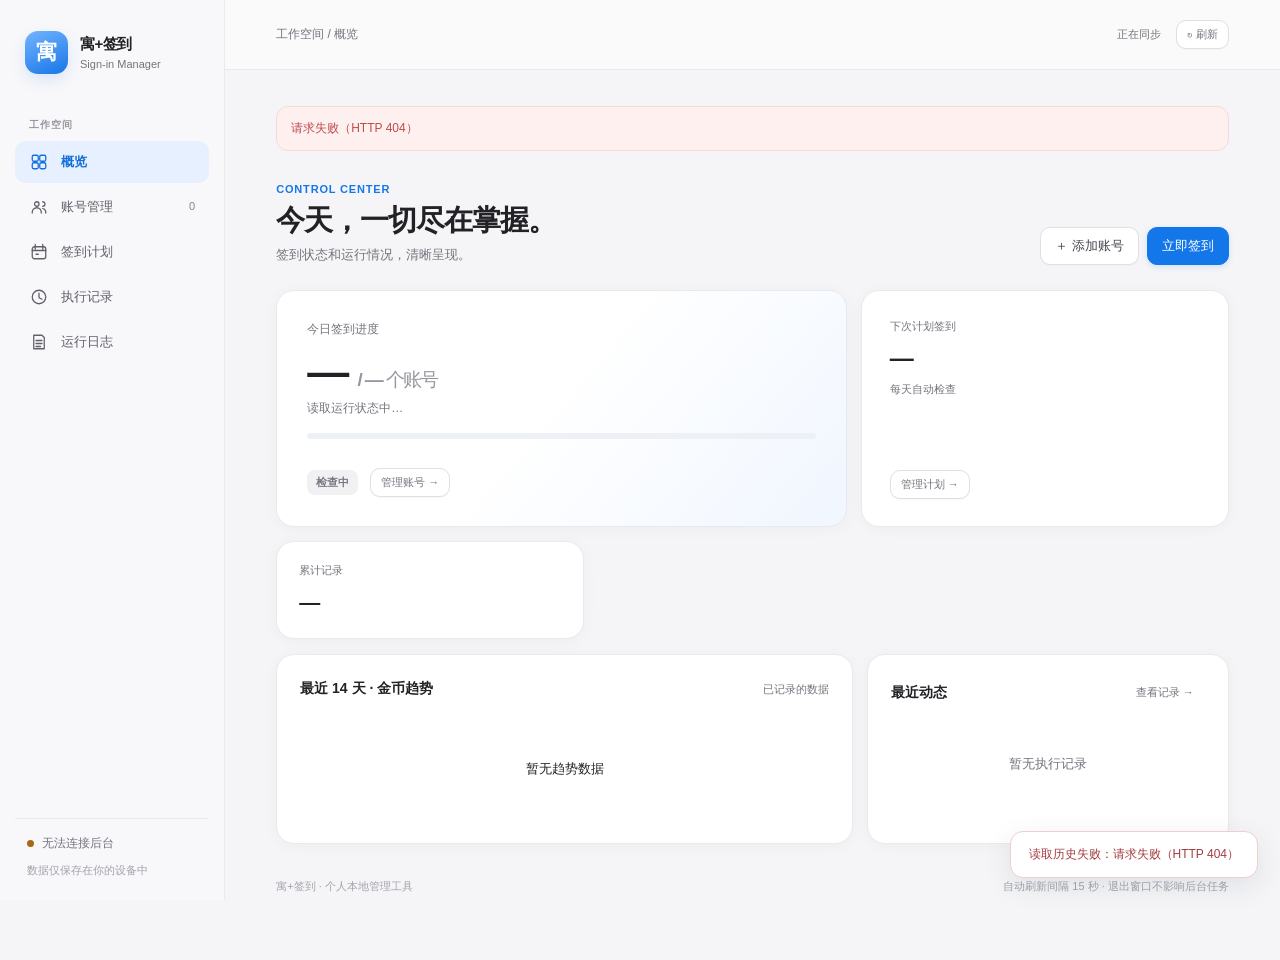
==== ui/dashboard.html @ e338d339 "面板 Aqua 重设计 v2 + workflow 仅 Intel 构建" ====
<!DOCTYPE html>
<html lang="zh-CN"><head>
<meta charset="utf-8"><meta name="viewport" content="width=device-width,initial-scale=1">
<meta name="color-scheme" content="light dark">
<title>寓+签到 · 控制台</title>
<style>
:root{font-family:-apple-system,BlinkMacSystemFont,"SF Pro Display","PingFang SC",sans-serif;color-scheme:light;--bg:#f5f5f7;--side:#f8f8fa;--card:#fff;--ink:#212126;--secondary:#74747e;--line:#e9e9ee;--blue:#1477e9;--blue-soft:#eef5ff;--green:#24936c;--green-soft:#eaf8f0;--amber:#a96718;--amber-soft:#fff6e6;--red:#be4b4a;--red-soft:#fff0f0;--shadow:0 2px 16px rgba(24,27,38,.035);--radius:18px}
*{box-sizing:border-box}[hidden]{display:none!important}html{scroll-behavior:smooth}body{margin:0;min-height:100vh;color:var(--ink);background:var(--bg);font-size:13px;line-height:1.55}button,input,select{font:inherit}button{cursor:pointer}button:disabled{opacity:.5;cursor:not-allowed}a{color:inherit;text-decoration:none}h1,h2,h3,p{margin-top:0}::selection{background:#cbe0ff}*:focus-visible{outline:3px solid #89bfff;outline-offset:2px}
.shell{display:grid;grid-template-columns:225px minmax(0,1fr);min-height:100vh}.sidebar{position:sticky;top:0;display:flex;flex-direction:column;align-self:start;height:100vh;padding:27px 15px 18px;background:var(--side);border-right:1px solid var(--line)}.identity{display:flex;align-items:center;gap:12px;padding:4px 10px 30px}.appmark{display:grid;place-items:center;width:43px;height:43px;border-radius:13px;background:linear-gradient(155deg,#73b4ff,#1676e6);color:#fff;font-size:21px;font-weight:720;box-shadow:0 6px 15px #4387ef2a}.appname{font-size:15px;font-weight:740;letter-spacing:-.5px}.appcaption{color:var(--secondary);font-size:11px;margin-top:1px}.nav-label{padding:0 14px;margin:13px 0 8px;font-size:10px;font-weight:700;color:#9696a0;letter-spacing:.1em;text-transform:uppercase}.nav{display:grid;gap:3px}.nav-item{display:flex;gap:13px;align-items:center;width:100%;padding:11px 14px;background:transparent;color:#60606a;border:0;border-radius:11px;text-align:left;font-size:13px;font-weight:530;transition:background .15s}.nav-item:hover{background:#e9e9ed}.nav-item.active{background:#e7f0fe;color:#136fdb;font-weight:680}.nav-icon{display:grid;place-items:center;width:19px;height:19px;flex:0 0 19px}.nav-icon svg{width:18px;height:18px;stroke:currentColor;stroke-width:1.7;fill:none;stroke-linecap:round;stroke-linejoin:round}.nav-count{margin-left:auto;font-size:11px;opacity:.75}.sidebar-foot{margin-top:auto;border-top:1px solid var(--line);padding:15px 12px 3px}.service-line{display:flex;gap:8px;align-items:center;color:var(--secondary);font-size:12px}.service-dot{display:inline-block;width:7px;height:7px;border-radius:50%;background:var(--green)}.service-dot.off{background:var(--amber)}.side-note{color:#a1a1ab;font-size:11px;margin-top:9px}
.workspace{min-width:0}.topbar{height:70px;display:flex;justify-content:space-between;align-items:center;gap:16px;padding:0 clamp(22px,4vw,56px);border-bottom:1px solid var(--line);background:rgba(255,255,255,.56)}.crumb{font-size:12px;color:var(--secondary)}.top-actions{display:flex;align-items:center;gap:9px}.top-status{font-size:11px;color:var(--secondary);margin-right:6px}.main{width:100%;max-width:1320px;margin:0 auto;padding:36px clamp(22px,4vw,56px) 65px}.page-heading{display:flex;gap:20px;justify-content:space-between;align-items:flex-end;margin-bottom:25px}.eyebrow{font-size:11px;color:var(--blue);font-weight:720;letter-spacing:.075em;margin-bottom:6px}.page-heading h1{font-size:29px;line-height:1.16;letter-spacing:-1px;font-weight:730;margin:0 0 8px}.lede{font-size:13px;color:var(--secondary);margin:0}.heading-buttons{display:flex;align-items:center;gap:8px;flex-wrap:wrap}
.btn{display:inline-flex;gap:7px;align-items:center;justify-content:center;white-space:nowrap;min-height:36px;padding:8px 14px;border:1px solid #dfdfe5;background:var(--card);border-radius:10px;color:#474751;font-weight:590;box-shadow:0 1px 1px #17171a08;transition:background .15s,border-color .15s,transform .1s}.btn:hover{background:#f9faff;border-color:#c8d7ec}.btn:active{transform:scale(.986)}.btn.primary{background:var(--blue);border-color:var(--blue);color:white;box-shadow:0 2px 6px #1678e628}.btn.primary:hover{background:#0066d8}.btn.negative{color:var(--red);border-color:#f0d0d0}.btn.quiet{background:transparent;box-shadow:none;border-color:transparent}.btn.small{padding:5px 10px;min-height:29px;font-size:11px}.btn.icon-btn{min-width:36px;padding:7px;font-size:18px;line-height:1}.btn:disabled{transform:none;box-shadow:none}
.view{animation:appear .2s ease-out}@keyframes appear{from{opacity:.6;transform:translateY(4px)}to{opacity:1;transform:none}}.surface{border:1px solid var(--line);background:var(--card);border-radius:var(--radius);box-shadow:var(--shadow)}.surface-pad{padding:23px}.section-title{display:flex;justify-content:space-between;align-items:center;gap:12px;margin:30px 0 13px}.section-title h2{margin:0;font-size:15px;letter-spacing:-.24px;font-weight:700}.muted{color:var(--secondary)}.small{font-size:11px;color:var(--secondary)}.empty{color:var(--secondary);text-align:center;padding:30px}.hero{display:grid;grid-template-columns:1.55fr 1fr;gap:14px}.hero-primary{padding:29px 30px;background:linear-gradient(130deg,#fff 47%,#f0f6ff 100%);min-height:215px}.hero-kicker{color:var(--secondary);font-size:12px}.hero-number{margin:10px 0 4px;line-height:1.1;font-size:42px;letter-spacing:-1.7px;font-weight:740}.hero-number span{font-size:19px;font-weight:570;color:#9797a0}.hero-sub{color:var(--secondary);font-size:12px}.hero-footer{display:flex;gap:12px;align-items:center;flex-wrap:wrap;margin-top:29px}.hero-side{display:flex;flex-direction:column;justify-content:space-between;gap:12px;padding:27px 28px;background:var(--card)}.light-label{color:var(--secondary);font-size:11px}.next-time{font-weight:680;font-size:24px;letter-spacing:-.7px;margin:4px 0}.progress{height:6px;background:#edf0f4;border-radius:20px;overflow:hidden;margin-top:15px}.progress-bar{height:100%;width:0;background:#329a77;border-radius:20px;transition:width .4s}.stat-row{display:grid;grid-template-columns:repeat(3,minmax(0,1fr));gap:14px;margin-top:14px}.stat{padding:20px 22px;min-width:0}.stat-label{font-size:11px;color:var(--secondary)}.stat-value{font-size:21px;font-weight:710;letter-spacing:-.7px;margin-top:7px;overflow-wrap:anywhere}.stat-detail{font-size:11px;color:var(--secondary);margin-top:3px}.stat-value .pill{font-size:12px}.overview-cols{display:grid;grid-template-columns:minmax(0,1.23fr) minmax(260px,.77fr);gap:14px;margin-top:15px}.section-in{display:flex;align-items:center;justify-content:space-between;gap:14px;margin-bottom:17px}.section-in h2{font-size:14px;font-weight:700;margin:0}.trend{height:103px;display:flex;justify-content:center;align-items:center}.trend svg{width:100%;height:100%;max-height:100px}.timeline-item{display:flex;gap:12px;padding:13px 0;border-top:1px solid var(--line)}.timeline-item:first-child{border-top:0}.timeline-dot{flex:0 0 8px;width:8px;height:8px;background:#a4a9b4;border-radius:100%;margin-top:7px}.timeline-dot.good{background:var(--green)}.timeline-dot.bad{background:var(--red)}.timeline-copy{min-width:0;flex:1}.timeline-title{font-size:12px;font-weight:600;overflow-wrap:anywhere}.timeline-sub{font-size:11px;color:var(--secondary);margin-top:2px}.warning-list{display:grid;gap:9px;margin-bottom:15px}.banner{padding:12px 14px;background:var(--amber-soft);color:#835b21;border:1px solid #f8e9cd;border-radius:12px;font-size:12px;overflow-wrap:anywhere}.banner.blue{color:#185baf;background:var(--blue-soft);border-color:#dfebfd}.banner.error{color:var(--red);background:var(--red-soft);border-color:#f6dada}
.table-scroll{width:100%;overflow:auto;-webkit-overflow-scrolling:touch}table{width:100%;border-collapse:collapse;min-width:680px}th{padding:15px 16px;text-align:left;color:#8f8f99;font-size:11px;font-weight:590;border-bottom:1px solid var(--line);white-space:nowrap;background:#fdfdfe}td{padding:14px 16px;text-align:left;border-bottom:1px solid #f0f0f3;vertical-align:middle;font-size:12px;overflow-wrap:anywhere}tr:last-child td{border-bottom:0}tbody tr:hover{background:#fcfcfe}.account-line{display:flex;align-items:center;gap:11px}.avatar{display:grid;place-items:center;width:34px;height:34px;border-radius:11px;background:#eaf3ff;color:#3279cc;font-weight:720;font-size:13px;flex:none}.account-name{font-weight:670;font-size:12px}.action-cell{white-space:nowrap}.actions{display:flex;gap:4px;align-items:center}.pill{display:inline-flex;align-items:center;gap:6px;white-space:nowrap;padding:4px 9px;border-radius:8px;font-size:11px;font-weight:610;background:#f1f1f4;color:#787883}.pill.ok{color:var(--green);background:var(--green-soft)}.pill.blue{color:var(--blue);background:var(--blue-soft)}.pill.warn{color:var(--amber);background:var(--amber-soft)}.pill.err{color:var(--red);background:var(--red-soft)}.pill.mut{color:#7d7d89;background:#f1f1f4}.account-list-mini{display:grid}.mini-acc{display:flex;align-items:center;gap:11px;padding:12px 0;border-top:1px solid var(--line)}.mini-acc:first-child{border-top:0}.mini-acc .pill{margin-left:auto}
.settings-grid{display:grid;grid-template-columns:minmax(0,1.1fr) minmax(270px,.9fr);gap:16px}.form-row{display:grid;gap:6px;margin-bottom:20px}.form-row label{font-size:12px;color:#565660;font-weight:630}.field{width:100%;min-width:0;padding:10px 12px;height:40px;background:#fcfcfd;border:1px solid #dedee5;border-radius:10px;color:var(--ink);outline:0;transition:border .15s,box-shadow .15s}.field:focus{border-color:#78adf6;box-shadow:0 0 0 3px #3b91fb1b}.field::placeholder{color:#b5b5c0}.field[type=time]{max-width:170px;font-weight:650;font-size:17px}.form-note{font-size:11px;color:var(--secondary);margin-top:7px}.setting-line{display:flex;justify-content:space-between;align-items:center;gap:10px;padding:17px 0;border-top:1px solid var(--line)}.setting-line:first-child{border-top:0}.setting-name{font-size:13px;font-weight:650}.setting-detail{color:var(--secondary);font-size:11px;margin-top:4px}.setting-msg{font-size:11px;margin-top:13px;min-height:17px;color:var(--secondary)}.info-pair{display:flex;justify-content:space-between;gap:14px;font-size:12px;padding:13px 0;border-bottom:1px solid var(--line)}.info-pair:last-child{border-bottom:0}.info-pair span:last-child{font-weight:590;text-align:right;overflow-wrap:anywhere}
.filter{display:flex;align-items:center;gap:8px}.filter select{width:auto;min-width:140px}.logbox{padding:20px 21px;margin:0;color:#4c5864;background:#fbfbfc;border-radius:0 0 var(--radius) var(--radius);max-height:530px;overflow:auto;font:11px/1.8 ui-monospace,SFMono-Regular,Menlo,Consolas,monospace;white-space:pre-wrap;overflow-wrap:anywhere}.footnote{margin-top:34px;font-size:11px;color:#a3a3ad;display:flex;justify-content:space-between;gap:15px;flex-wrap:wrap}
.overlay{position:fixed;z-index:20;inset:0;background:rgba(23,28,39,.35);backdrop-filter:blur(6px);display:flex;justify-content:flex-end}.sheet{width:min(480px,100%);height:100%;overflow:auto;background:#fff;box-shadow:-14px 0 40px #17203520;padding:30px 33px;animation:slide .2s ease-out}@keyframes slide{from{transform:translateX(20px);opacity:.85}to{transform:none;opacity:1}}.sheet-head{display:flex;justify-content:space-between;align-items:center;gap:10px;margin-bottom:24px}.sheet-head h2{font-size:21px;letter-spacing:-.5px;margin:0}.sheet-copy{font-size:12px;color:var(--secondary);margin:-12px 0 27px}.sheet-actions{display:flex;gap:9px;align-items:center;margin-top:27px}.sheet-msg{font-size:12px;margin-top:15px;color:var(--red);min-height:18px;overflow-wrap:anywhere}.sheet-divider{height:1px;background:var(--line);margin:24px 0}.toast{position:fixed;right:22px;bottom:22px;z-index:30;border:1px solid #dfe8f4;padding:13px 18px;max-width:min(400px,calc(100vw - 32px));border-radius:13px;background:#fff;box-shadow:0 8px 28px #1f32441a;font-size:12px;overflow-wrap:anywhere}.toast.error{border-color:#f0cdcf;color:#a33d40}.inline-error{color:var(--red);font-size:12px}
@media(max-width:1160px){.shell{grid-template-columns:190px minmax(0,1fr)}.sidebar{padding-inline:10px}.topbar{padding-inline:24px}.main{padding-inline:24px}.hero{grid-template-columns:1fr 1fr}.hero-primary{padding:23px}.hero-side{padding:23px}.stat-row{gap:9px}.stat{padding:15px}.overview-cols{grid-template-columns:1fr}}@media(max-width:780px){.shell{display:block}.sidebar{position:sticky;height:auto;top:0;z-index:10;display:block;padding:10px 16px;border-right:0;border-bottom:1px solid var(--line);background:rgba(248,248,250,.96);backdrop-filter:blur(14px)}.identity{padding:0;display:inline-flex}.appmark{width:29px;height:29px;border-radius:9px;font-size:14px}.appname{font-size:12px}.appcaption,.nav-label,.sidebar-foot{display:none}.nav{display:flex;gap:4px;overflow:auto;margin-top:9px}.nav-item{white-space:nowrap;font-size:11px;gap:5px;padding:7px 10px}.nav-icon{width:14px;height:14px;flex-basis:14px}.nav-icon svg{width:14px;height:14px}.nav-count{display:none}.topbar{height:49px;padding:0 16px}.main{padding:27px 16px 50px}.page-heading{align-items:flex-start;flex-direction:column}.page-heading h1{font-size:25px}.hero{grid-template-columns:1fr}.hero-primary{min-height:auto}.stat-row{grid-template-columns:1fr 1fr}.settings-grid{grid-template-columns:1fr}.top-status{display:none}}@media(max-width:470px){.stat-row{grid-template-columns:1fr}.heading-buttons{width:100%}.heading-buttons .btn{flex:1}.surface-pad{padding:17px}.hero-primary,.hero-side{padding:21px}.sheet{padding:24px 20px}.topbar .btn{min-height:31px;padding:5px 9px}}
@media(prefers-reduced-motion:reduce){*,*:before,*:after{animation:none!important;transition:none!important}html{scroll-behavior:auto}}
</style></head><body>
<div class="shell">
  <aside class="sidebar" aria-label="主导航">
    <div class="identity"><span class="appmark">寓</span><div><div class="appname">寓+签到</div><div class="appcaption">Sign-in Manager</div></div></div>
    <div class="nav-label">工作空间</div><nav class="nav">
      <button type="button" class="nav-item active" data-view="overview"><span class="nav-icon"><svg viewBox="0 0 24 24"><rect x="3" y="3" width="8" height="8" rx="2"/><rect x="13" y="3" width="8" height="8" rx="2"/><rect x="3" y="13" width="8" height="8" rx="2"/><rect x="13" y="13" width="8" height="8" rx="2"/></svg></span>概览</button>
      <button type="button" class="nav-item" data-view="accounts"><span class="nav-icon"><svg viewBox="0 0 24 24"><circle cx="9" cy="8" r="3"/><path d="M3 20v-1a6 6 0 0 1 12 0v1M17 11a3 3 0 0 0 0-6M17 14a5 5 0 0 1 4 5v1"/></svg></span>账号管理 <span class="nav-count" id="navAccountCount">0</span></button>
      <button type="button" class="nav-item" data-view="schedule"><span class="nav-icon"><svg viewBox="0 0 24 24"><rect x="3" y="5" width="18" height="16" rx="3"/><path d="M7 2v6M17 2v6M3 10h18M8 15h3"/></svg></span>签到计划</button>
      <button type="button" class="nav-item" data-view="history"><span class="nav-icon"><svg viewBox="0 0 24 24"><circle cx="12" cy="12" r="9"/><path d="M12 7v6l4 2"/></svg></span>执行记录</button>
      <button type="button" class="nav-item" data-view="logs"><span class="nav-icon"><svg viewBox="0 0 24 24"><path d="M5 3h11l3 3v15H5zM8 10h8M8 14h8M8 18h6"/></svg></span>运行日志</button>
    </nav>
    <div class="sidebar-foot"><div class="service-line"><span class="service-dot" id="serviceDot"></span><span id="sideService">正在连接本机服务</span></div><div class="side-note">数据仅保存在你的设备中</div></div>
  </aside>
  <div class="workspace"><header class="topbar"><div class="crumb" id="crumb">工作空间 / 概览</div><div class="top-actions"><span class="top-status" id="updatedAt">正在同步</span><button class="btn small" id="btnRefresh" type="button">↻ 刷新</button></div></header>
    <main class="main">
      <div id="warnings" class="warning-list" aria-live="polite"></div><div id="runningBanner" class="warning-list" aria-live="polite"></div>
      <section class="view" id="view-overview">
        <div class="page-heading"><div><div class="eyebrow">CONTROL CENTER</div><h1>今天，一切尽在掌握。</h1><p class="lede">签到状态和运行情况，清晰呈现。</p></div><div class="heading-buttons"><button class="btn" id="btnQuickAccount" type="button">＋ 添加账号</button><button class="btn primary" id="btnRun" type="button">立即签到</button></div></div>
        <div class="hero"><div class="surface hero-primary"><div class="hero-kicker">今日签到进度</div><div class="hero-number"><strong id="heroDone">—</strong> <span>/ <span id="heroTotal">—</span> 个账号</span></div><div class="hero-sub" id="heroText">读取运行状态中…</div><div class="progress"><div class="progress-bar" id="heroProgress"></div></div><div class="hero-footer"><span class="pill" id="heroStatus">检查中</span><button class="btn small" type="button" data-go="accounts">管理账号 →</button></div></div>
        <div class="surface hero-side"><div><div class="light-label">下次计划签到</div><div class="next-time" id="nextDue">—</div><div class="small" id="planSource">每天自动检查</div></div><div><button class="btn small" type="button" data-go="schedule">管理计划 →</button></div></div></div>
        <div class="stat-row" id="cards"><div class="surface stat"><div class="stat-label">累计记录</div><div class="stat-value">—</div></div></div>
        <div class="overview-cols"><div class="surface surface-pad"><div class="section-in"><h2>最近 14 天 · 金币趋势</h2><span class="small">已记录的数据</span></div><div class="trend" id="trend">暂无趋势数据</div><div class="small" id="trendDetail"></div></div><div class="surface surface-pad"><div class="section-in"><h2>最近动态</h2><button class="btn small quiet" type="button" data-go="history">查看记录 →</button></div><div id="recentActivity"><div class="empty">暂无执行记录</div></div></div></div>
      </section>
      <section class="view" id="view-accounts" hidden>
        <div class="page-heading"><div><div class="eyebrow">ACCOUNTS</div><h1>账号管理</h1><p class="lede">管理签到账号、启停状态及登录凭证。</p></div><div class="heading-buttons"><button class="btn primary" id="btnToggleAdd" type="button">＋ 添加账号</button></div></div>
        <div class="surface"><div class="table-scroll"><table id="accTable"><thead><tr><th>账号</th><th>区域</th><th>金币 / 连续天数</th><th>今日状态</th><th>最近执行</th><th>操作</th></tr></thead><tbody><tr><td colspan="6" class="empty">正在加载…</td></tr></tbody></table></div></div>
        <p class="small" style="margin-top:14px">工号会脱敏展示。删除账号只删除登录凭证，执行历史仍然保留。</p>
      </section>
      <section class="view" id="view-schedule" hidden>
        <div class="page-heading"><div><div class="eyebrow">AUTOMATION</div><h1>签到计划</h1><p class="lede">计划保存后会自动同步，无需手动修改脚本。</p></div></div>
        <div class="settings-grid"><div class="surface surface-pad"><div class="section-in"><h2>每日自动签到</h2><span class="pill blue" id="scheduleBadge">自动</span></div>
          <div class="form-row"><label for="f_time">每天执行时间</label><input class="field" id="f_time" type="time" step="60" value="09:05"><div class="form-note">使用运行设备的本地时区。修改后立即生效。</div></div>
          <button class="btn primary" id="btnSchedule" type="button">保存计划</button><div class="setting-msg" id="schedMsg" role="status"></div>
          <div class="setting-line"><div><div class="setting-name">自动签到</div><div class="setting-detail">暂停后不会执行定时任务，手动签到仍可使用。</div></div><button class="btn" id="btnPause" type="button" data-paused="false">暂停计划</button></div>
          <div class="setting-line"><div><div class="setting-name">手动执行</div><div class="setting-detail">立即执行所有已启用账号的签到。</div></div><button class="btn" id="btnRunSchedule" type="button">立即签到</button></div>
        </div><div class="surface surface-pad"><div class="section-in"><h2>运行环境</h2></div><div class="info-pair"><span class="muted">调度服务</span><span id="schedService">—</span></div><div class="info-pair"><span class="muted">当前签到时刻</span><span id="schedEffective">—</span></div><div class="info-pair"><span class="muted">下次执行</span><span id="schedNext">—</span></div><div class="info-pair"><span class="muted">自动重试</span><span id="schedRetry">—</span></div><div class="info-pair"><span class="muted">访问模式</span><span id="modeHint">—</span></div><div class="setting-line"><div><div class="setting-name">导出执行记录</div><div class="setting-detail">保存为 CSV 文件</div></div><a class="btn" href="/api/export" download id="exportLink">导出 CSV</a></div></div></div>
      </section>
      <section class="view" id="view-history" hidden>
        <div class="page-heading"><div><div class="eyebrow">ACTIVITY</div><h1>执行记录</h1><p class="lede">每次任务的结果、状态与时间都会在这里保留。</p></div><div class="heading-buttons"><div class="filter"><select class="field" id="histFilter" aria-label="筛选结果"><option value="">全部结果</option><option value="success">签到成功</option><option value="already_checked_in">今日已签</option><option value="login_expired">登录失效</option><option value="network_error">网络错误</option><option value="ssl_error">证书错误</option><option value="api_error">接口错误</option><option value="verification_failed">核验失败</option><option value="scheduler_error">调度错误</option></select></div></div></div>
        <div class="surface"><div class="table-scroll"><table id="histTable"><thead><tr><th>时间</th><th>账号</th><th>来源</th><th>结果</th><th>核验</th><th>金币变化</th><th>信息</th></tr></thead><tbody><tr><td colspan="7" class="empty">正在加载…</td></tr></tbody></table></div></div>
        <div class="section-title"><h2>最近事件</h2><span class="small">仅展示最近 12 条</span></div><div class="surface surface-pad" id="events"><div class="empty">暂无风险事件</div></div>
      </section>
      <section class="view" id="view-logs" hidden>
        <div class="page-heading"><div><div class="eyebrow">DIAGNOSTICS</div><h1>运行日志</h1><p class="lede">遇到网络异常、签到失败时，可以在这里查看详细信息。</p></div><div class="heading-buttons"><button class="btn" id="btnLogs" type="button">↻ 刷新日志</button></div></div><div class="surface"><pre class="logbox" id="logs">加载中…</pre></div>
      </section>
      <div class="footnote"><span>寓+签到 · 个人本地管理工具</span><span>自动刷新间隔 15 秒 · 退出窗口不影响后台任务</span></div>
    </main>
  </div>
</div>
<div class="overlay" id="accountOverlay" hidden><section class="sheet" role="dialog" aria-modal="true" aria-labelledby="dialogTitle"><div class="sheet-head"><h2 id="dialogTitle">添加账号</h2><button type="button" class="btn icon-btn quiet" id="dialogClose" aria-label="关闭">×</button></div><p class="sheet-copy" id="dialogSubtitle">输入寓+账号并选择区域，登录成功后自动保存。</p>
  <div id="addFields"><div class="form-row"><label for="f_name">显示名称（可选）</label><input class="field" id="f_name" autocomplete="off" placeholder="默认使用账号 ID"></div><div class="form-row"><label for="f_uid">账号 / 工号</label><input class="field" id="f_uid" autocomplete="username" placeholder="输入账号后自动获取区域"></div><div class="form-row"><label for="f_pwd">登录密码</label><input class="field" id="f_pwd" type="password" autocomplete="new-password" placeholder="用于本次验证"></div><div class="form-row"><label for="f_area">签到区域</label><select class="field" id="f_area"><option value="">请先填写账号 ID</option></select><div class="form-note">区域列表获取失败时，可填写下方 AreaID。</div></div><div class="form-row"><label for="f_area_manual">手动输入 AreaID（可选）</label><input class="field" id="f_area_manual" placeholder="如 GL"></div><div class="form-row"><label for="f_note">备注（可选）</label><input class="field" id="f_note" placeholder="例如：主账号"></div></div>
  <div id="editFields" hidden><div class="form-row"><label for="edit_note">备注</label><input class="field" id="edit_note" placeholder="留空即清空备注"></div><div class="form-row"><label for="edit_area">签到区域 AreaID</label><input class="field" id="edit_area" placeholder="例如 GL"></div></div>
  <div class="sheet-actions"><button class="btn primary" type="button" id="dialogSave">保存并登录</button><button class="btn" type="button" id="dialogCancel">取消</button></div><div class="sheet-msg" id="addMsg" aria-live="polite"></div><p class="small" style="margin-top:26px">不在界面中显示密码或访问令牌。保存的账号数据仅供本机后台使用。</p>
</section></div>
<div class="overlay" id="confirmOverlay" hidden><section class="sheet" role="alertdialog" aria-modal="true" aria-labelledby="confirmTitle"><div class="sheet-head"><h2 id="confirmTitle">删除账号？</h2><button type="button" class="btn icon-btn quiet" id="confirmClose">×</button></div><p class="sheet-copy" id="confirmMessage">删除后登录凭证无法恢复，但历史记录将保留。</p><div class="sheet-actions"><button class="btn negative" type="button" id="confirmDelete">删除账号</button><button class="btn" type="button" id="confirmCancel">取消</button></div><div class="sheet-msg" id="confirmError"></div></section></div>
<div class="toast" id="toast" hidden role="status" aria-live="polite"></div>
<script>
"use strict";
let TOKEN="",currentState=null,dialogMode="add",editingName="",deletingName="",areaRequestId=0,toastTimer=null;
const $=id=>document.getElementById(id);
const STATUS={success:["ok","签到成功"],already_checked_in:["blue","今日已签到"],login_expired:["warn","登录失效"],network_error:["err","网络错误"],ssl_error:["err","证书错误"],api_error:["err","接口错误"],verification_failed:["warn","未核验"],scheduler_error:["err","调度错误"],busy:["mut","执行中"],valid:["ok","有效"]};
const esc=v=>String(v==null?"":v).replace(/[&<>"']/g,c=>({"&":"&amp;","<":"&lt;",">":"&gt;",'"':"&quot;","'":"&#39;"}[c]));
const unk=v=>(v===null||v===undefined||v==="")?"—":v;
const pill=(s,extra="")=>{const [c,t]=STATUS[s]||["mut",s||"未知"];return `<span class="pill ${c}">${esc(t)}${extra?" · "+esc(extra):""}</span>`};
function toast(msg,error=false){const t=$("toast");t.textContent=msg;t.classList.toggle("error",error);t.hidden=false;clearTimeout(toastTimer);toastTimer=setTimeout(()=>t.hidden=true,4800)}
async function api(path,opt){let r;try{r=await fetch(path,{cache:"no-store",...opt})}catch(e){throw new Error("无法连接本地管理服务，请检查后台是否运行")};const j=await r.json().catch(()=>({}));if(!r.ok){if(r.status===401&&j.error==="需要登录（局域网访问模式）"){throw new Error("管理面板需要访问口令，请在局域网浏览器中登录（本机 App 无需密码）")};throw Object.assign(new Error(j.error||("请求失败（HTTP "+r.status+"）")),{status:r.status,data:j})}return j}
async function post(path,body){if(!TOKEN)throw new Error("面板还未初始化，请刷新后重试");return api(path,{method:"POST",headers:{"Content-Type":"application/json","X-Panel-Token":TOKEN},body:JSON.stringify(body||{})})}
function showView(name){if(!["overview","accounts","schedule","history","logs"].includes(name))return;document.querySelectorAll(".view").forEach(el=>el.hidden=el.id!=="view-"+name);document.querySelectorAll(".nav-item").forEach(el=>{const yes=el.dataset.view===name;el.classList.toggle("active",yes);el.setAttribute("aria-current",yes?"page":"false")});const names={overview:"概览",accounts:"账号管理",schedule:"签到计划",history:"执行记录",logs:"运行日志"};$("crumb").textContent="工作空间 / "+names[name];if(name==="history")loadHistory();if(name==="logs")loadLogs();window.scrollTo({top:0,behavior:"instant"})}
function activityMarkup(s){const rows=(s.recent_runs||[]).slice(0,4);return rows.map(r=>{const ok=["success","already_checked_in"].includes(r.status);return `<div class="timeline-item"><span class="timeline-dot ${ok?"good":"bad"}"></span><div class="timeline-copy"><div class="timeline-title">${esc(r.account_name)} · ${esc((STATUS[r.status]||[0,r.status||"未知"])[1])}</div><div class="timeline-sub">${esc(r.finished_at||r.started_at||"—")} · ${esc(r.source||"未知来源")}</div></div></div>`}).join("")||`<div class="empty">暂无执行记录</div>`}
function makeTrend(series){if(!series||series.length<2)return `<span class="small">积累两天以上的数据后显示趋势</span>`;const w=500,h=115,vals=series.map(p=>Number(p.coins)||0);const lo=Math.min(...vals),hi=Math.max(...vals),ran=hi-lo||1;const points=vals.map((v,i)=>[12+i*(w-24)/(vals.length-1),h-14-(v-lo)/ran*(h-31)]);const path=points.map((p,i)=>(i?"L":"M")+p[0].toFixed(1)+" "+p[1].toFixed(1)).join(" ");return `<svg viewBox="0 0 ${w} ${h}" role="img" aria-label="最近金币趋势"><path d="M 0 ${h-12} H ${w}" stroke="#edf0f4" stroke-width="1"/><path d="${path}" fill="none" stroke="#398bef" stroke-width="3" stroke-linecap="round" stroke-linejoin="round"/>${points.map(([x,y])=>`<circle cx="${x}" cy="${y}" r="3.2" fill="#fff" stroke="#398bef" stroke-width="2"/>`).join("")}</svg>`}
const formatDate=v=>{if(!v)return "—";return String(v).replace("T"," ").slice(0,19)};
function renderState(s){currentState=s;TOKEN=s.panel_token||TOKEN;const ac=s.accounts||[],en=ac.filter(a=>a.enabled),done=en.filter(a=>a.signed_today).length,sc=s.scheduler||{},ct=s.counts_today||{},cs=s.counts_total||{};$("navAccountCount").textContent=ac.length;
$("updatedAt").textContent="更新于 "+new Date().toLocaleTimeString("zh-CN",{hour:"2-digit",minute:"2-digit"});$("serviceDot").classList.toggle("off",sc.mode==="launchd"&&sc.launchd_loaded===false);$("sideService").textContent=sc.mode==="launchd"?(sc.launchd_loaded?"后台服务运行中":"后台服务未加载"):"管理服务已连接";
$("warnings").innerHTML=(s.warnings||[]).map(w=>`<div class="banner">${esc(w)}</div>`).join("");const rs=s.run_state;$("runningBanner").innerHTML=(rs&&rs.running&&!rs.stale)?`<div class="banner blue">任务执行中：${esc(rs.current_account||"正在准备")} · ${esc(rs.started_at||"")}</div>`:"";
$("heroDone").textContent=done;$("heroTotal").textContent=en.length;$("heroText").textContent=en.length?(done===en.length?"今天的签到任务已全部完成":"还有 "+(en.length-done)+" 个启用账号尚未完成签到"):"还没有启用的账号，添加账号即可开始";$("heroProgress").style.width=(en.length?Math.round(done/en.length*100):0)+"%";$("heroStatus").className="pill "+(sc.paused?"warn":done===en.length&&en.length?"ok":"blue");$("heroStatus").textContent=sc.paused?"计划已暂停":done===en.length&&en.length?"今日已完成":"等待执行";
$("nextDue").textContent=unk(sc.next_due);$("planSource").textContent=sc.paused?"定时任务已暂停":"计划时间 "+unk(sc.signin_time)+" · "+({panel:"面板设置",env:"环境变量",default:"默认值"}[sc.schedule_source]||"计划");
const total=Object.values(cs).reduce((n,v)=>n+(Number(v)||0),0),fails=Object.entries(ct).filter(([k])=>!["success","already_checked_in"].includes(k)).reduce((n,[,v])=>n+(Number(v)||0),0);$("cards").innerHTML=[['历史执行',String(total)+' 次','累计存档记录'],['今日异常',fails+' 次',fails?'查看执行记录定位原因':'暂无错误记录'],['调度服务',sc.mode==="launchd"?(sc.launchd_loaded?"已加载":"未加载"):"循环模式",sc.paused?"已暂停":(sc.retry_count?"重试中 · "+sc.retry_count+" 次":"自动运行")]].map(([k,v,d])=>`<div class="surface stat"><div class="stat-label">${esc(k)}</div><div class="stat-value">${esc(v)}</div><div class="stat-detail">${esc(d)}</div></div>`).join("");
$("trend").innerHTML=makeTrend(s.coins_series);const series=s.coins_series||[];$("trendDetail").textContent=series.length>=2?`${series[0].date} · ${unk(series[0].coins)} → ${series[series.length-1].date} · ${unk(series[series.length-1].coins)}`:"";$("recentActivity").innerHTML=activityMarkup(s);
$("accTable").querySelector("tbody").innerHTML=ac.map(a=>`<tr><td><div class="account-line"><div class="avatar">${esc((a.name||"?").slice(0,1))}</div><div><div class="account-name">${esc(a.name)}</div><div class="small">${esc(a.user_id_masked||"")}${a.note?" · "+esc(a.note):""}</div></div></div></td><td>${esc(unk(a.area_id))}</td><td>${esc(unk(a.coins))} <span class="small">/ ${esc(unk(a.streak_days))} 天</span></td><td>${!a.enabled?`<span class="pill mut">已停用</span>`:a.today_status?pill(a.today_status):`<span class="pill mut">未签到</span>`}</td><td><div>${a.last_status?pill(a.last_status):`<span class="small">暂无记录</span>`}</div><div class="small">${esc(formatDate(a.last_run_at))}</div></td><td class="action-cell"><div class="actions"><button class="btn small" type="button" data-action="run-one" data-idx="${ac.indexOf(a)}">执行</button><button class="btn small quiet" type="button" data-action="edit" data-idx="${ac.indexOf(a)}">编辑</button><button class="btn small quiet" type="button" data-action="toggle" data-idx="${ac.indexOf(a)}">${a.enabled?"停用":"启用"}</button><button class="btn small quiet" type="button" data-action="verify" data-idx="${ac.indexOf(a)}">验证</button><button class="btn small quiet" type="button" data-action="delete" data-idx="${ac.indexOf(a)}" style="color:#c25151">删除</button></div></td></tr>`).join("")||`<tr><td colspan="6" class="empty">暂无账号。点击右上角「添加账号」开始配置。</td></tr>`;
if(document.activeElement!==$("f_time"))$("f_time").value=sc.signin_time||"09:05";$("scheduleBadge").textContent=sc.paused?"已暂停":"正在运行";$("scheduleBadge").className="pill "+(sc.paused?"warn":"ok");$("btnPause").dataset.paused=sc.paused?"true":"false";$("btnPause").textContent=sc.paused?"恢复计划":"暂停计划";$("schedService").textContent=sc.mode==="launchd"?(sc.launchd_loaded?"launchd · 正常":"launchd · 未加载"):"循环调度";$("schedEffective").textContent=unk(sc.signin_time);$("schedNext").textContent=unk(sc.next_due);$("schedRetry").textContent=sc.retry_blocked?"等待人工处理":sc.next_retry_at?"下次 "+sc.next_retry_at:sc.retry_count?sc.retry_count+" 次":"正常";$("modeHint").textContent=s.web_lan_mode?"局域网 · 口令保护":"仅本机访问";
const events=(s.recent_runs||[]).flatMap(r=>parseEvents(r.events).map(e=>`<div class="timeline-item"><span class="timeline-dot bad"></span><div class="timeline-copy"><div class="timeline-title">${esc(r.account_name)} · ${esc(e.type)}</div><div class="timeline-sub">${esc(e.detail||"")} · ${esc(r.finished_at||r.started_at)}</div></div></div>`)).slice(0,12);$("events").innerHTML=events.join("")||`<div class="empty">近期没有风险事件</div>`;
}
function parseEvents(raw){try{const v=typeof raw==="string"?JSON.parse(raw||"[]"):raw;return Array.isArray(v)?v:[]}catch(_){return []}}
async function loadState(){try{const s=await api("/api/state");renderState(s);return true}catch(e){$("sideService").textContent="无法连接后台";$("serviceDot").classList.add("off");$("warnings").innerHTML=`<div class="banner error">${esc(e.message)}</div>`;return false}}
async function loadHistory(){try{const filter=$("histFilter").value;const s=await api("/api/history?limit=50"+(filter?"&status="+encodeURIComponent(filter):""));$("histTable").querySelector("tbody").innerHTML=(s.rows||[]).map(r=>`<tr><td>${esc(formatDate(r.finished_at||r.started_at))}</td><td>${esc(r.account_name)}</td><td>${esc(unk(r.source))}</td><td>${pill(r.status)}${r.error_type?`<div class="small">${esc(r.error_type)}</div>`:""}</td><td>${r.verified?"已核验":"—"}</td><td>${esc(unk(r.score_before))} → ${esc(unk(r.score_after))}</td><td style="max-width:280px;white-space:normal">${esc((r.message||"").slice(0,180))}</td></tr>`).join("")||`<tr><td colspan="7" class="empty">没有符合条件的记录</td></tr>`}catch(e){toast("读取历史失败："+e.message,true)}}
async function loadLogs(){try{const j=await api("/api/logs?lines=250");$("logs").textContent=j.text||"暂无日志"}catch(e){$("logs").textContent="无法读取日志："+e.message}}
async function refreshAll(){await loadState();await Promise.all([loadHistory(),loadLogs()])}
async function setSchedule(){const t=$("f_time").value.trim(),m=$("schedMsg"),b=$("btnSchedule");if(!/^([01]\d|2[0-3]):[0-5]\d$/.test(t)){m.textContent="请选择有效的签到时间";return}b.disabled=true;m.textContent="正在保存计划…";try{const r=await post("/api/schedule",{time:t});m.textContent=r.message+(r.plist_synced===false?" · 后台配置尚未同步，请点 App 顶部的启动/修复":"");toast("签到计划已保存");await loadState()}catch(e){m.textContent="保存失败："+e.message;toast(m.textContent,true)}finally{b.disabled=false}}
async function togglePause(){const b=$("btnPause");b.disabled=true;try{await post("/api/paused",{paused:b.dataset.paused!=="true"});await loadState();toast("计划状态已更新")}catch(e){toast(e.message,true)}finally{b.disabled=false}}
async function runAll(){const b=$("btnRun");b.disabled=true;$("btnRunSchedule").disabled=true;try{await post("/api/run");toast("已提交签到任务，可在概览查看状态");await loadState();await loadHistory()}catch(e){toast(e.message,true)}finally{b.disabled=false;$("btnRunSchedule").disabled=false}}
async function runOne(name){try{await post("/api/run",{account:name});toast("已提交「"+name+"」的签到任务");await loadState()}catch(e){toast(e.message,true)}}
async function verify(name){try{const j=await post("/api/verify",{name});toast(j.ok?"登录态有效 · 金币 "+unk(j.coins)+" · 连续 "+unk(j.streak_days)+" 天":"验证失败："+(j.message||j.error||j.status||"未知原因"),!j.ok)}catch(e){toast(e.message,true)}}
async function toggleEnabled(a){try{await post("/api/accounts/update",{name:a.name,enabled:!a.enabled});toast("账号状态已更新");await loadState()}catch(e){toast(e.message,true)}}
function openDialog(mode,a){dialogMode=mode;editingName=a?a.name:"";$("dialogTitle").textContent=mode==="add"?"添加账号":"编辑账号 · "+editingName;$("dialogSubtitle").textContent=mode==="add"?"输入寓+账号并选择区域，登录成功后自动保存。":"修改账号备注或签到区域。";$("addFields").hidden=mode!=="add";$("editFields").hidden=mode!=="edit";$("dialogSave").textContent=mode==="add"?"保存并登录":"保存修改";$("addMsg").textContent="";if(mode==="add"){$("f_name").value="";$("f_uid").value="";$("f_pwd").value="";$("f_note").value="";$("f_area_manual").value="";$("f_area").innerHTML=`<option value="">请先填写账号 ID</option>`;areaRequestId++}else{$("edit_note").value=a.note||"";$("edit_area").value=a.area_id||""}$("accountOverlay").hidden=false;setTimeout(()=>(mode==="add"?$("f_uid"):$("edit_note")).focus(),10)}
function closeDialog(){if($("dialogSave").disabled)return;$("accountOverlay").hidden=true;$("f_pwd").value="";areaRequestId++}
async function fetchAreas(){const uid=$("f_uid").value.trim(),sel=$("f_area"),requestId=++areaRequestId;if(!uid){sel.innerHTML=`<option value="">请先填写账号 ID</option>`;return}sel.innerHTML=`<option value="">正在获取区域…</option>`;try{const j=await api("/api/areas?user_id="+encodeURIComponent(uid));if(requestId!==areaRequestId)return;const areas=(j.areas||[]).filter(a=>a&&a.AreaID);sel.innerHTML=`<option value="">请选择区域</option>`+areas.map(a=>`<option value="${esc(a.AreaID)}">${esc(a.Name||a.AreaID)}</option>`).join("");if(areas.length===1)sel.value=String(areas[0].AreaID);if(!areas.length)$("addMsg").textContent="服务器没有返回区域，可尝试手动输入 AreaID。"}catch(e){if(requestId!==areaRequestId)return;sel.innerHTML=`<option value="">区域加载失败</option>`;$("addMsg").textContent="获取区域失败："+e.message+"。如已知 AreaID，可手动填写。"}}
async function saveDialog(){const b=$("dialogSave"),m=$("addMsg");b.disabled=true;m.textContent=dialogMode==="add"?"正在验证寓+账号…":"正在保存修改…";try{if(dialogMode==="add"){const user_id=$("f_uid").value.trim(),password=$("f_pwd").value,area_id=$("f_area_manual").value.trim()||$("f_area").value;if(!user_id||!password||!area_id)throw new Error("请填写账号、密码和签到区域");const result=await post("/api/accounts/add",{name:$("f_name").value.trim(),note:$("f_note").value.trim(),user_id,password,area_id});m.textContent="添加成功";$("dialogSave").disabled=false;closeDialog();toast("账号「"+(result.name||user_id)+"」已添加");showView("accounts")}else{const area_id=$("edit_area").value.trim();if(!area_id)throw new Error("签到区域不能为空");await post("/api/accounts/update",{name:editingName,note:$("edit_note").value.trim(),area_id});$("dialogSave").disabled=false;closeDialog();toast("账号信息已更新")}await loadState()}catch(e){m.textContent=e.message;toast("操作失败："+e.message,true)}finally{b.disabled=false}}
function confirmDelete(name){deletingName=name;$("confirmMessage").textContent="确定删除「"+name+"」吗？登录凭证将被删除，历史签到记录仍然保留。";$("confirmError").textContent="";$("confirmOverlay").hidden=false}
function closeConfirm(){if($("confirmDelete").disabled)return;$("confirmOverlay").hidden=true}
async function deleteAccount(){const b=$("confirmDelete");b.disabled=true;try{await post("/api/accounts/delete",{name:deletingName});b.disabled=false;closeConfirm();toast("账号已删除，历史记录保留");await loadState();await loadHistory()}catch(e){$("confirmError").textContent=e.message}finally{b.disabled=false}}
document.addEventListener("click",e=>{const nav=e.target.closest("[data-view]");if(nav){showView(nav.dataset.view);return}const go=e.target.closest("[data-go]");if(go){showView(go.dataset.go);return}const btn=e.target.closest("[data-action]");if(btn){const idx=Number(btn.dataset.idx),a=currentState?.accounts?.[idx];if(!a)return;switch(btn.dataset.action){case "run-one":runOne(a.name);break;case "verify":verify(a.name);break;case "toggle":toggleEnabled(a);break;case "edit":openDialog("edit",a);break;case "delete":confirmDelete(a.name);break}}});
$("btnQuickAccount").addEventListener("click",()=>openDialog("add"));$("btnToggleAdd").addEventListener("click",()=>openDialog("add"));$("dialogClose").addEventListener("click",closeDialog);$("dialogCancel").addEventListener("click",closeDialog);$("dialogSave").addEventListener("click",saveDialog);$("f_uid").addEventListener("change",fetchAreas);$("accountOverlay").addEventListener("click",e=>{if(e.target===$("accountOverlay"))closeDialog()});$("confirmDelete").addEventListener("click",deleteAccount);$("confirmClose").addEventListener("click",closeConfirm);$("confirmCancel").addEventListener("click",closeConfirm);$("confirmOverlay").addEventListener("click",e=>{if(e.target===$("confirmOverlay"))closeConfirm()});document.addEventListener("keydown",e=>{if(e.key==="Escape"){if(!$("confirmOverlay").hidden)closeConfirm();else if(!$("accountOverlay").hidden)closeDialog()}});
$("btnRefresh").addEventListener("click",refreshAll);$("btnSchedule").addEventListener("click",setSchedule);$("btnPause").addEventListener("click",togglePause);$("btnRun").addEventListener("click",runAll);$("btnRunSchedule").addEventListener("click",runAll);$("histFilter").addEventListener("change",loadHistory);$("btnLogs").addEventListener("click",loadLogs);
refreshAll();setInterval(loadState,15000);
</script></body></html>
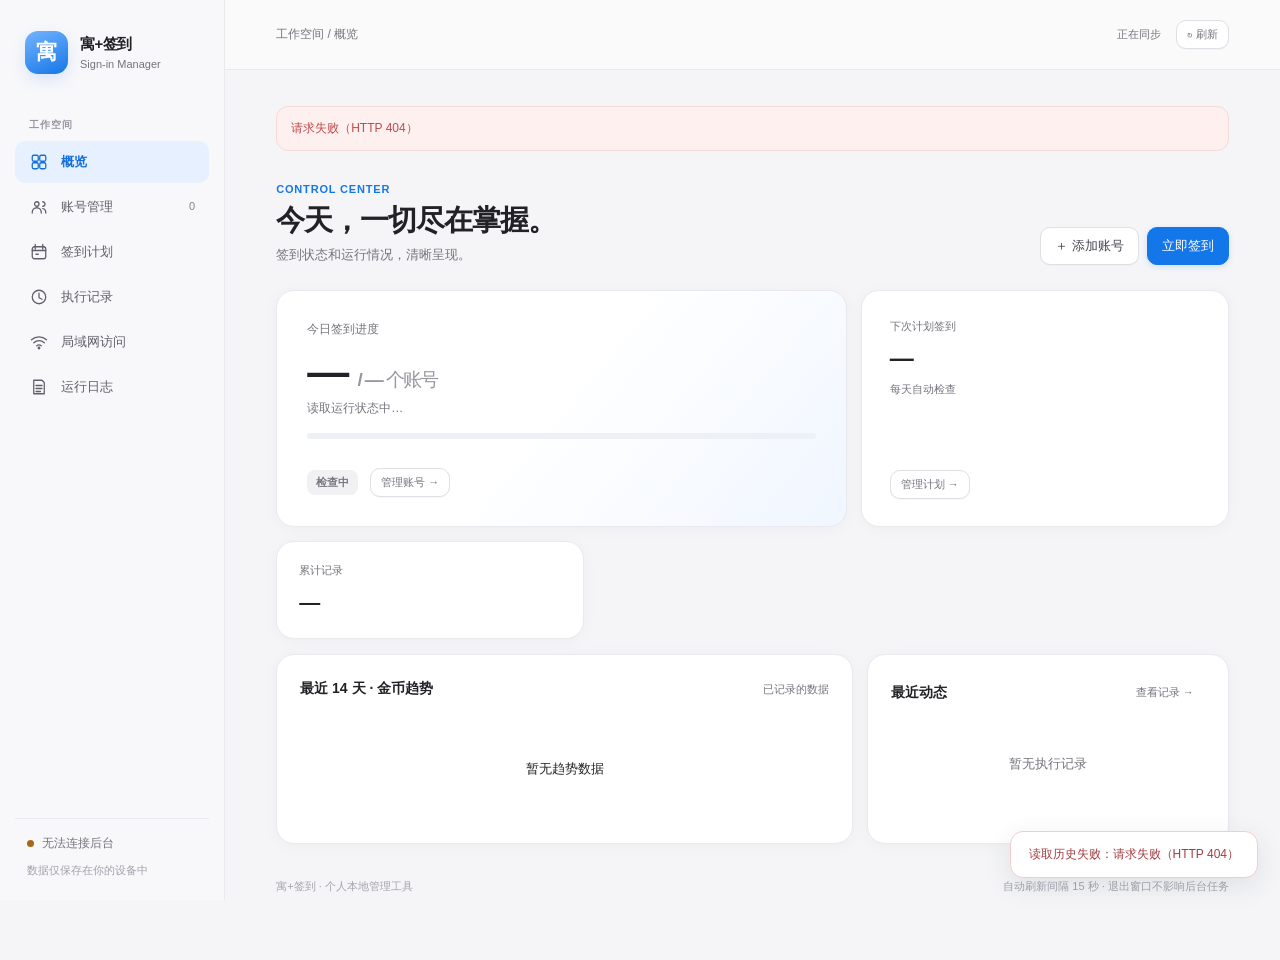
==== commit e30e1ec7: "v3 面板局域网设置（QR 分享/api/network）+ workflow 仅 Intel" ====
--- a/ui/dashboard.html
+++ b/ui/dashboard.html
@@ -16,6 +16,24 @@
 .overlay{position:fixed;z-index:20;inset:0;background:rgba(23,28,39,.35);backdrop-filter:blur(6px);display:flex;justify-content:flex-end}.sheet{width:min(480px,100%);height:100%;overflow:auto;background:#fff;box-shadow:-14px 0 40px #17203520;padding:30px 33px;animation:slide .2s ease-out}@keyframes slide{from{transform:translateX(20px);opacity:.85}to{transform:none;opacity:1}}.sheet-head{display:flex;justify-content:space-between;align-items:center;gap:10px;margin-bottom:24px}.sheet-head h2{font-size:21px;letter-spacing:-.5px;margin:0}.sheet-copy{font-size:12px;color:var(--secondary);margin:-12px 0 27px}.sheet-actions{display:flex;gap:9px;align-items:center;margin-top:27px}.sheet-msg{font-size:12px;margin-top:15px;color:var(--red);min-height:18px;overflow-wrap:anywhere}.sheet-divider{height:1px;background:var(--line);margin:24px 0}.toast{position:fixed;right:22px;bottom:22px;z-index:30;border:1px solid #dfe8f4;padding:13px 18px;max-width:min(400px,calc(100vw - 32px));border-radius:13px;background:#fff;box-shadow:0 8px 28px #1f32441a;font-size:12px;overflow-wrap:anywhere}.toast.error{border-color:#f0cdcf;color:#a33d40}.inline-error{color:var(--red);font-size:12px}
 @media(max-width:1160px){.shell{grid-template-columns:190px minmax(0,1fr)}.sidebar{padding-inline:10px}.topbar{padding-inline:24px}.main{padding-inline:24px}.hero{grid-template-columns:1fr 1fr}.hero-primary{padding:23px}.hero-side{padding:23px}.stat-row{gap:9px}.stat{padding:15px}.overview-cols{grid-template-columns:1fr}}@media(max-width:780px){.shell{display:block}.sidebar{position:sticky;height:auto;top:0;z-index:10;display:block;padding:10px 16px;border-right:0;border-bottom:1px solid var(--line);background:rgba(248,248,250,.96);backdrop-filter:blur(14px)}.identity{padding:0;display:inline-flex}.appmark{width:29px;height:29px;border-radius:9px;font-size:14px}.appname{font-size:12px}.appcaption,.nav-label,.sidebar-foot{display:none}.nav{display:flex;gap:4px;overflow:auto;margin-top:9px}.nav-item{white-space:nowrap;font-size:11px;gap:5px;padding:7px 10px}.nav-icon{width:14px;height:14px;flex-basis:14px}.nav-icon svg{width:14px;height:14px}.nav-count{display:none}.topbar{height:49px;padding:0 16px}.main{padding:27px 16px 50px}.page-heading{align-items:flex-start;flex-direction:column}.page-heading h1{font-size:25px}.hero{grid-template-columns:1fr}.hero-primary{min-height:auto}.stat-row{grid-template-columns:1fr 1fr}.settings-grid{grid-template-columns:1fr}.top-status{display:none}}@media(max-width:470px){.stat-row{grid-template-columns:1fr}.heading-buttons{width:100%}.heading-buttons .btn{flex:1}.surface-pad{padding:17px}.hero-primary,.hero-side{padding:21px}.sheet{padding:24px 20px}.topbar .btn{min-height:31px;padding:5px 9px}}
 @media(prefers-reduced-motion:reduce){*,*:before,*:after{animation:none!important;transition:none!important}html{scroll-behavior:auto}}
+
+/* Network settings: quiet macOS-style controls, no intrusive settings modal. */
+.network-layout{display:grid;grid-template-columns:minmax(0,1.16fr) minmax(245px,.84fr);gap:16px}
+.network-toggle{display:flex;gap:18px;align-items:center;justify-content:space-between;padding:17px 0 23px}
+.network-toggle h2{font-size:15px;font-weight:680;margin:0 0 4px}
+.switch{position:relative;display:inline-block;width:47px;height:29px;flex:0 0 47px;cursor:pointer}
+.switch input{position:absolute;inset:0;margin:0;opacity:0;cursor:pointer}
+.switch-track{display:block;background:#d8d8df;width:47px;height:29px;border-radius:24px;transition:background .17s}
+.switch-track:after{content:"";position:absolute;width:23px;height:23px;left:3px;top:3px;background:#fff;border-radius:100%;box-shadow:0 1px 4px #0002;transition:transform .17s}
+.switch input:checked+.switch-track{background:#1b83ee}.switch input:checked+.switch-track:after{transform:translateX(18px)}
+.switch input:focus-visible+.switch-track{outline:3px solid #80baff;outline-offset:3px}
+.switch input:disabled+.switch-track{opacity:.48}
+.network-address{display:grid;gap:9px;margin-top:12px}.address-row{display:flex;align-items:center;justify-content:space-between;gap:10px;padding:11px 13px;background:#f5f7fa;border:1px solid var(--line);border-radius:11px}
+.address-row a{font-family:ui-monospace,SFMono-Regular,Menlo,monospace;color:#175dbb;font-size:12px;overflow-wrap:anywhere}
+.network-qr{display:flex;justify-content:center;align-items:center;min-height:180px;margin:15px auto;background:#fff;border:1px solid var(--line);border-radius:14px;max-width:210px}
+.network-qr img{width:165px;height:165px;display:block}
+.network-note{font-size:12px;color:var(--secondary);line-height:1.8}
+@media(max-width:850px){.network-layout{grid-template-columns:1fr}}
 </style></head><body>
 <div class="shell">
   <aside class="sidebar" aria-label="主导航">
@@ -25,6 +43,7 @@
       <button type="button" class="nav-item" data-view="accounts"><span class="nav-icon"><svg viewBox="0 0 24 24"><circle cx="9" cy="8" r="3"/><path d="M3 20v-1a6 6 0 0 1 12 0v1M17 11a3 3 0 0 0 0-6M17 14a5 5 0 0 1 4 5v1"/></svg></span>账号管理 <span class="nav-count" id="navAccountCount">0</span></button>
       <button type="button" class="nav-item" data-view="schedule"><span class="nav-icon"><svg viewBox="0 0 24 24"><rect x="3" y="5" width="18" height="16" rx="3"/><path d="M7 2v6M17 2v6M3 10h18M8 15h3"/></svg></span>签到计划</button>
       <button type="button" class="nav-item" data-view="history"><span class="nav-icon"><svg viewBox="0 0 24 24"><circle cx="12" cy="12" r="9"/><path d="M12 7v6l4 2"/></svg></span>执行记录</button>
+      <button type="button" class="nav-item" data-view="network"><span class="nav-icon"><svg viewBox="0 0 24 24"><path d="M2 9a15 15 0 0 1 20 0M5 13a10 10 0 0 1 14 0M9 17a5 5 0 0 1 6 0"/><circle cx="12" cy="20" r="1"/></svg></span>局域网访问</button>
       <button type="button" class="nav-item" data-view="logs"><span class="nav-icon"><svg viewBox="0 0 24 24"><path d="M5 3h11l3 3v15H5zM8 10h8M8 14h8M8 18h6"/></svg></span>运行日志</button>
     </nav>
     <div class="sidebar-foot"><div class="service-line"><span class="service-dot" id="serviceDot"></span><span id="sideService">正在连接本机服务</span></div><div class="side-note">数据仅保存在你的设备中</div></div>
@@ -57,6 +76,25 @@
         <div class="page-heading"><div><div class="eyebrow">ACTIVITY</div><h1>执行记录</h1><p class="lede">每次任务的结果、状态与时间都会在这里保留。</p></div><div class="heading-buttons"><div class="filter"><select class="field" id="histFilter" aria-label="筛选结果"><option value="">全部结果</option><option value="success">签到成功</option><option value="already_checked_in">今日已签</option><option value="login_expired">登录失效</option><option value="network_error">网络错误</option><option value="ssl_error">证书错误</option><option value="api_error">接口错误</option><option value="verification_failed">核验失败</option><option value="scheduler_error">调度错误</option></select></div></div></div>
         <div class="surface"><div class="table-scroll"><table id="histTable"><thead><tr><th>时间</th><th>账号</th><th>来源</th><th>结果</th><th>核验</th><th>金币变化</th><th>信息</th></tr></thead><tbody><tr><td colspan="7" class="empty">正在加载…</td></tr></tbody></table></div></div>
         <div class="section-title"><h2>最近事件</h2><span class="small">仅展示最近 12 条</span></div><div class="surface surface-pad" id="events"><div class="empty">暂无风险事件</div></div>
+      </section>
+      <section class="view" id="view-network" hidden>
+        <div class="page-heading"><div><div class="eyebrow">CONNECTIVITY</div><h1>局域网访问</h1><p class="lede">用手机或同一网络里的其他电脑，随时打开这台 Mac 的签到面板。</p></div><span class="pill mut" id="lanBadge">仅本机</span></div>
+        <div class="network-layout">
+          <div class="surface surface-pad">
+            <div class="network-toggle"><div><h2>允许局域网设备访问</h2><div class="network-note">开启后，其他设备需要输入访问密码；本机 App 不需要。</div></div>
+              <label class="switch" title="允许局域网访问"><input id="lanEnabled" type="checkbox" aria-label="允许局域网访问"><span class="switch-track"></span></label></div>
+            <div class="form-row"><label for="lanPassword">访问密码</label><input class="field" id="lanPassword" type="password" minlength="10" autocomplete="new-password" placeholder="至少 10 位；已设置时留空表示不修改"><div class="form-note">这是管理面板的独立密码，不是寓+账号密码。账号和签到记录不会重置。</div></div>
+            <div class="setting-line"><div><div class="setting-name">登录用户名</div><div class="setting-detail">远程浏览器打开时会提示输入</div></div><strong id="lanUsername">panel</strong></div>
+            <div class="banner blue" id="lanWarning">请仅在可信的家庭或办公局域网开启。当前通过 HTTP 访问，通信未加密；不要开放到公网。</div>
+            <div style="display:flex;gap:10px;align-items:center;flex-wrap:wrap;margin-top:18px"><button id="lanSave" class="btn primary" type="button">保存网络设置</button><span class="small" id="lanSaveMessage" role="status"></span></div>
+          </div>
+          <div class="surface surface-pad"><div class="section-in"><h2>手机访问</h2><span class="pill mut" id="lanReachable">尚未开启</span></div>
+            <div class="network-note" id="lanDescription">开启访问后，会自动显示 Mac 的局域网地址与二维码。</div>
+            <div class="network-address" id="lanAddresses"></div>
+            <div class="network-qr" id="lanQR" hidden><img id="lanQRImage" alt="局域网访问二维码"></div>
+            <p class="network-note" style="margin:12px 0 0">手机和 Mac 需在同一个网络，且网络不能开启设备隔离。Mac 睡眠或关机时无法访问。</p>
+          </div>
+        </div>
       </section>
       <section class="view" id="view-logs" hidden>
         <div class="page-heading"><div><div class="eyebrow">DIAGNOSTICS</div><h1>运行日志</h1><p class="lede">遇到网络异常、签到失败时，可以在这里查看详细信息。</p></div><div class="heading-buttons"><button class="btn" id="btnLogs" type="button">↻ 刷新日志</button></div></div><div class="surface"><pre class="logbox" id="logs">加载中…</pre></div>
@@ -83,7 +121,7 @@
 function toast(msg,error=false){const t=$("toast");t.textContent=msg;t.classList.toggle("error",error);t.hidden=false;clearTimeout(toastTimer);toastTimer=setTimeout(()=>t.hidden=true,4800)}
 async function api(path,opt){let r;try{r=await fetch(path,{cache:"no-store",...opt})}catch(e){throw new Error("无法连接本地管理服务，请检查后台是否运行")};const j=await r.json().catch(()=>({}));if(!r.ok){if(r.status===401&&j.error==="需要登录（局域网访问模式）"){throw new Error("管理面板需要访问口令，请在局域网浏览器中登录（本机 App 无需密码）")};throw Object.assign(new Error(j.error||("请求失败（HTTP "+r.status+"）")),{status:r.status,data:j})}return j}
 async function post(path,body){if(!TOKEN)throw new Error("面板还未初始化，请刷新后重试");return api(path,{method:"POST",headers:{"Content-Type":"application/json","X-Panel-Token":TOKEN},body:JSON.stringify(body||{})})}
-function showView(name){if(!["overview","accounts","schedule","history","logs"].includes(name))return;document.querySelectorAll(".view").forEach(el=>el.hidden=el.id!=="view-"+name);document.querySelectorAll(".nav-item").forEach(el=>{const yes=el.dataset.view===name;el.classList.toggle("active",yes);el.setAttribute("aria-current",yes?"page":"false")});const names={overview:"概览",accounts:"账号管理",schedule:"签到计划",history:"执行记录",logs:"运行日志"};$("crumb").textContent="工作空间 / "+names[name];if(name==="history")loadHistory();if(name==="logs")loadLogs();window.scrollTo({top:0,behavior:"instant"})}
+function showView(name){if(!["overview","accounts","schedule","history","network","logs"].includes(name))return;document.querySelectorAll(".view").forEach(el=>el.hidden=el.id!=="view-"+name);document.querySelectorAll(".nav-item").forEach(el=>{const yes=el.dataset.view===name;el.classList.toggle("active",yes);el.setAttribute("aria-current",yes?"page":"false")});const names={overview:"概览",accounts:"账号管理",schedule:"签到计划",history:"执行记录",network:"局域网访问",logs:"运行日志"};$("crumb").textContent="工作空间 / "+names[name];if(name==="history")loadHistory();if(name==="logs")loadLogs();if(name==="network")loadNetwork();window.scrollTo({top:0,behavior:"instant"})}
 function activityMarkup(s){const rows=(s.recent_runs||[]).slice(0,4);return rows.map(r=>{const ok=["success","already_checked_in"].includes(r.status);return `<div class="timeline-item"><span class="timeline-dot ${ok?"good":"bad"}"></span><div class="timeline-copy"><div class="timeline-title">${esc(r.account_name)} · ${esc((STATUS[r.status]||[0,r.status||"未知"])[1])}</div><div class="timeline-sub">${esc(r.finished_at||r.started_at||"—")} · ${esc(r.source||"未知来源")}</div></div></div>`}).join("")||`<div class="empty">暂无执行记录</div>`}
 function makeTrend(series){if(!series||series.length<2)return `<span class="small">积累两天以上的数据后显示趋势</span>`;const w=500,h=115,vals=series.map(p=>Number(p.coins)||0);const lo=Math.min(...vals),hi=Math.max(...vals),ran=hi-lo||1;const points=vals.map((v,i)=>[12+i*(w-24)/(vals.length-1),h-14-(v-lo)/ran*(h-31)]);const path=points.map((p,i)=>(i?"L":"M")+p[0].toFixed(1)+" "+p[1].toFixed(1)).join(" ");return `<svg viewBox="0 0 ${w} ${h}" role="img" aria-label="最近金币趋势"><path d="M 0 ${h-12} H ${w}" stroke="#edf0f4" stroke-width="1"/><path d="${path}" fill="none" stroke="#398bef" stroke-width="3" stroke-linecap="round" stroke-linejoin="round"/>${points.map(([x,y])=>`<circle cx="${x}" cy="${y}" r="3.2" fill="#fff" stroke="#398bef" stroke-width="2"/>`).join("")}</svg>`}
 const formatDate=v=>{if(!v)return "—";return String(v).replace("T"," ").slice(0,19)};
@@ -103,6 +141,58 @@
 async function loadHistory(){try{const filter=$("histFilter").value;const s=await api("/api/history?limit=50"+(filter?"&status="+encodeURIComponent(filter):""));$("histTable").querySelector("tbody").innerHTML=(s.rows||[]).map(r=>`<tr><td>${esc(formatDate(r.finished_at||r.started_at))}</td><td>${esc(r.account_name)}</td><td>${esc(unk(r.source))}</td><td>${pill(r.status)}${r.error_type?`<div class="small">${esc(r.error_type)}</div>`:""}</td><td>${r.verified?"已核验":"—"}</td><td>${esc(unk(r.score_before))} → ${esc(unk(r.score_after))}</td><td style="max-width:280px;white-space:normal">${esc((r.message||"").slice(0,180))}</td></tr>`).join("")||`<tr><td colspan="7" class="empty">没有符合条件的记录</td></tr>`}catch(e){toast("读取历史失败："+e.message,true)}}
 async function loadLogs(){try{const j=await api("/api/logs?lines=250");$("logs").textContent=j.text||"暂无日志"}catch(e){$("logs").textContent="无法读取日志："+e.message}}
 async function refreshAll(){await loadState();await Promise.all([loadHistory(),loadLogs()])}
+let networkReady=false, networkEditing=false;
+async function loadNetwork(){
+  try{
+    const n=await api("/api/network");
+    networkReady=true;
+    if(!networkEditing)$("lanEnabled").checked=!!n.enabled;
+    $("lanUsername").textContent=n.username||"panel";
+    $("lanSave").disabled=!!n.managed_externally;
+    $("lanEnabled").disabled=!!n.managed_externally;
+    $("lanPassword").disabled=!!n.managed_externally;
+    $("lanBadge").textContent=n.enabled?"已开启":"仅本机";
+    $("lanBadge").className="pill "+(n.enabled?"ok":"mut");
+    $("lanReachable").textContent=n.enabled?"已开启":"尚未开启";
+    $("lanReachable").className="pill "+(n.enabled?"ok":"mut");
+    if(n.managed_externally)$("lanSaveMessage").textContent="当前由 Docker / 环境变量管理，设置在部署配置中修改。";
+    const addrs=$("lanAddresses");addrs.replaceChildren();
+    if(n.enabled&&n.addresses?.length){
+      $("lanDescription").textContent="在同一 Wi-Fi 的设备上打开以下地址，使用用户名 "+(n.username||"panel")+" 和设置的密码登录。";
+      for(const url of n.addresses){
+        const row=document.createElement("div");row.className="address-row";
+        const link=document.createElement("a");link.href=url;link.target="_blank";link.rel="noopener noreferrer";link.textContent=url;
+        const copy=document.createElement("button");copy.type="button";copy.className="btn small";copy.textContent="复制";
+        copy.addEventListener("click",async()=>{try{await navigator.clipboard.writeText(url);toast("访问地址已复制")}catch(_){toast("请长按或选择地址复制")}});
+        row.append(link,copy);addrs.append(row);
+      }
+      $("lanQRImage").src="/api/network/qr?refresh="+Date.now();$("lanQR").hidden=false;
+    }else{
+      $("lanQR").hidden=true;
+      $("lanDescription").textContent=n.enabled?"已开启，但尚未识别到 Mac 的有效局域网 IPv4 地址。请检查网络连接。":"开启后，这里会显示局域网地址和手机扫码二维码。";
+    }
+  }catch(e){$("lanSaveMessage").textContent="读取网络设置失败："+e.message}
+}
+async function saveNetwork(){
+  if(!networkReady)return;
+  const button=$("lanSave"),msg=$("lanSaveMessage");
+  button.disabled=true;msg.textContent="正在保存…";
+  try{
+    const value=!!$("lanEnabled").checked,password=$("lanPassword").value;
+    const response=await post("/api/network",{enabled:value,password});
+    $("lanPassword").value="";networkEditing=false;
+    msg.textContent=response.restarting?"设置已保存，网页服务正在自动重启…":"设置已保存，需要重新启动网页后台后生效";
+    toast("局域网设置已保存");
+    if(response.restarting){
+      for(let i=0;i<12;i++){
+        await new Promise(resolve=>setTimeout(resolve,1000));
+        try{const n=await api("/api/network");if(n.enabled===value){await loadNetwork();msg.textContent="设置已生效";break}}catch(_){/* background restarts */}
+      }
+    }
+  }catch(e){msg.textContent="保存失败："+e.message;toast(msg.textContent,true)}finally{button.disabled=false}
+}
+$("lanEnabled").addEventListener("change",()=>{networkEditing=true});
+$("lanSave").addEventListener("click",saveNetwork);
 async function setSchedule(){const t=$("f_time").value.trim(),m=$("schedMsg"),b=$("btnSchedule");if(!/^([01]\d|2[0-3]):[0-5]\d$/.test(t)){m.textContent="请选择有效的签到时间";return}b.disabled=true;m.textContent="正在保存计划…";try{const r=await post("/api/schedule",{time:t});m.textContent=r.message+(r.plist_synced===false?" · 后台配置尚未同步，请点 App 顶部的启动/修复":"");toast("签到计划已保存");await loadState()}catch(e){m.textContent="保存失败："+e.message;toast(m.textContent,true)}finally{b.disabled=false}}
 async function togglePause(){const b=$("btnPause");b.disabled=true;try{await post("/api/paused",{paused:b.dataset.paused!=="true"});await loadState();toast("计划状态已更新")}catch(e){toast(e.message,true)}finally{b.disabled=false}}
 async function runAll(){const b=$("btnRun");b.disabled=true;$("btnRunSchedule").disabled=true;try{await post("/api/run");toast("已提交签到任务，可在概览查看状态");await loadState();await loadHistory()}catch(e){toast(e.message,true)}finally{b.disabled=false;$("btnRunSchedule").disabled=false}}
